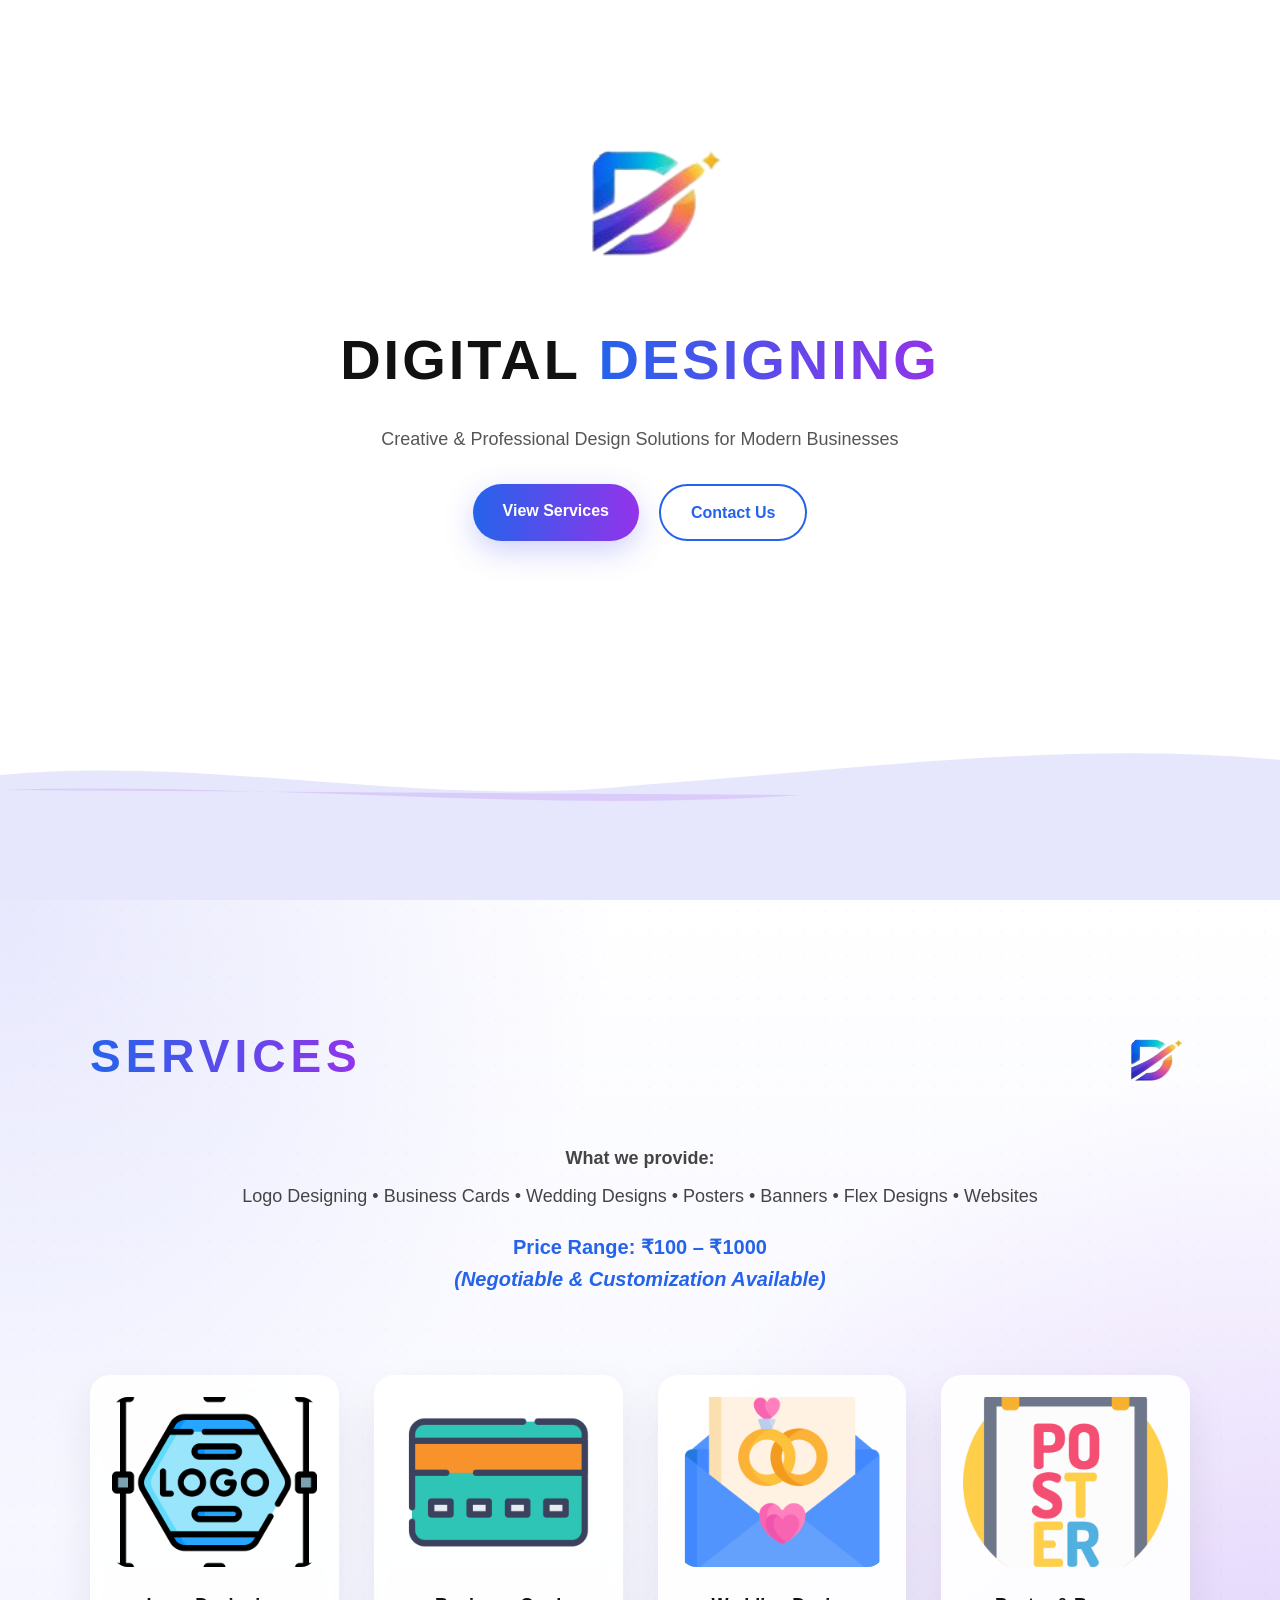
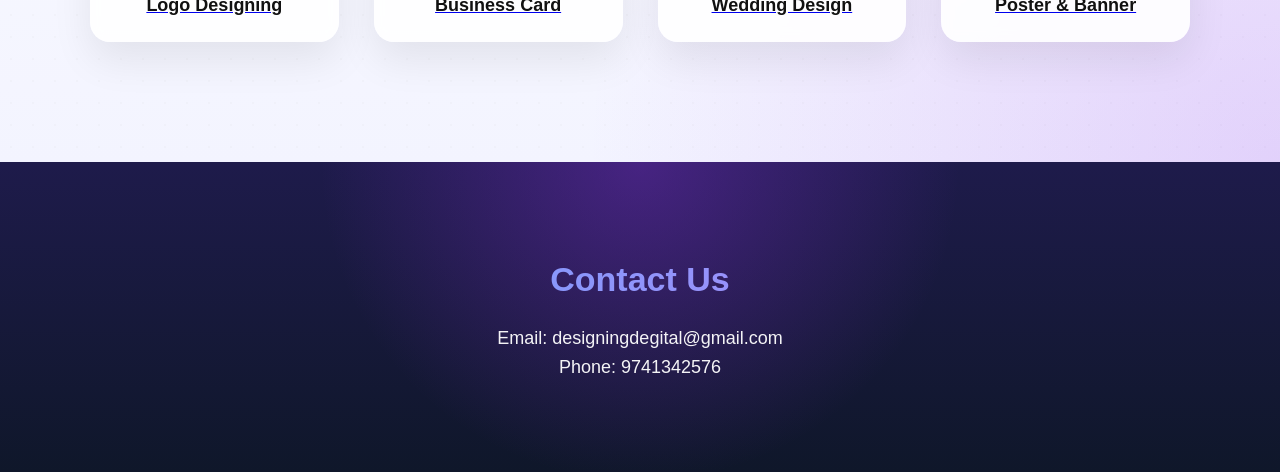
==== index.html @ a31fe052 "Update index.html" ====
<!DOCTYPE html>
<html lang="en">
<head>
  <meta charset="UTF-8" />
  <title>Digital Designing</title>
  <meta name="viewport" content="width=device-width, initial-scale=1.0" />

  <!-- CSS -->
  <link rel="stylesheet" href="./css/style.css">
</head>

<body>

<!-- ================= HERO SECTION ================= -->
<section class="hero" id="home">
  <img src="./images/logo.png" alt="Digital Designing Logo" class="hero-logo">

  <h1>
    <span class="dark">DIGITAL</span>
    <span class="gradient">DESIGNING</span>
  </h1>

  <p>
    Creative & Professional Design Solutions for Modern Businesses
  </p>

  <div class="hero-actions">
    <a href="#services" class="btn primary">View Services</a>
    <a href="#contact" class="btn secondary">Contact Us</a>
  </div>

  <!-- SVG WAVES -->
  <svg class="waves" viewBox="0 0 1440 600" preserveAspectRatio="none">
    <path id="wave1" fill="#e0e7ff" opacity="0.9"></path>
    <path id="wave2" fill="#c7d2fe" opacity="0.8"></path>
  </svg>
</section>

<!-- ================= SERVICES SECTION ================= -->
<section class="services-section" id="services">

  <div class="services-header">
    <h2>SERVICES</h2>
    <img src="./images/logo.png" alt="Logo" class="corner-logo">
  </div>
  
   <div class="services-info">
    <p><strong>What we provide:</strong></p>
    <p>
      Logo Designing • Business Cards • Wedding Designs • Posters • Banners • Flex Designs • Websites
    </p>
    <p class="price">
      <strong>Price Range:</strong> ₹100 – ₹1000 <br>
      <em>(Negotiable & Customization Available)</em>
    </p>
  </div>

  <div class="services-grid">

  <a href="logo-design.html" class="service-card">
    <img src="./images/services/logo-design.png" alt="Logo Designing">
    <h3>Logo Designing</h3>
  </a>

  <a href="business-card.html" class="service-card">
    <img src="./images/services/business-card.png" alt="Business Card">
    <h3>Business Card</h3>
  </a>

  <a href="wedding-design.html" class="service-card">
    <img src="./images/services/wedding-design.png" alt="Wedding Design">
    <h3>Wedding Design</h3>
  </a>

  <a href="poster-banner.html" class="service-card">
    <img src="./images/services/poster-banner.png" alt="Poster & Banner">
    <h3>Poster & Banner</h3>
  </a>

  </div>

</section>

<!-- ================= MODAL ================= -->
<div class="modal" id="serviceModal">
  <div class="modal-content">
    <span class="close" onclick="closeModal()">×</span>
    <h2 id="modalTitle"></h2>
    <p>
      High-quality professional design.<br><br>
      <strong>Price:</strong> ₹100 – ₹1000 (Negotiable)<br>
      <strong>Customization:</strong> Available
    </p>
  </div>
</div>

<!-- ================= CONTACT ================= -->
<section class="contact" id="contact">
  <h2>Contact Us</h2>
  <p>Email: designingdegital@gmail.com</p>
  <p>Phone: 9741342576</p>
</section>

<!-- ================= JS ================= -->
<script src="./js/waves.js"></script>
<script src="./js/script.js"></script>

</body>
</html>
---- css/style.css ----
html {
  scroll-behavior: smooth;
}
/* ================= GLOBAL ================= */
* {
  margin: 0;
  padding: 0;
  box-sizing: border-box;
  font-family: 'Inter', sans-serif;
}

body {
  background: #ffffff;
  color: #111;
  line-height: 1.6;
}

/* ================= HERO ================= */
.hero {
  min-height: 100vh;
  text-align: center;
  padding: 120px 20px 60px;
  position: relative;
  overflow: hidden;
}

.hero-logo {
  width: 200px;
  margin-bottom: 40px;
}

.hero h1 {
  font-size: 56px;
  font-weight: 800;
  letter-spacing: 3px;
}

.hero .dark {
  color: #111;
}

.hero .gradient {
  background: linear-gradient(90deg, #2563eb, #9333ea);
  -webkit-background-clip: text;
  -webkit-text-fill-color: transparent;
}

.hero p {
  max-width: 600px;
  margin: 20px auto;
  color: #555;
  font-size: 18px;
}

.hero-actions {
  margin-top: 30px;
  display: flex;
  justify-content: center;
  gap: 20px;
}

.btn {
  padding: 14px 30px;
  border-radius: 30px;
  font-weight: 600;
  border: none;
  cursor: pointer;
  text-decoration: none;
  transition: 0.3s ease;
}

.btn.primary {
  background: linear-gradient(90deg, #2563eb, #9333ea);
  color: #fff;
  box-shadow: 0 10px 30px rgba(99,102,241,0.3);
}

.btn.primary:hover {
  transform: translateY(-2px);
}

.btn.secondary {
  background: #fff;
  border: 2px solid #2563eb;
  color: #2563eb;
}

.btn.secondary:hover {
  background: #2563eb;
  color: #fff;
}

/* ================= WAVES ================= */
.waves {
  position: absolute;
  bottom: 0;
  left: 0;
  width: 100%;
  height: 300px;
}

#wave1 {
  fill: rgba(99,102,241,0.18);
}

#wave2 {
  fill: rgba(147,51,234,0.18);
}

/* ================= SERVICES SECTION ================= */
.services-section {
  padding: 120px 40px;
  position: relative;
  overflow: hidden;
  background:
    radial-gradient(circle at top left, rgba(99,102,241,0.15), transparent 40%),
    radial-gradient(circle at bottom right, rgba(147,51,234,0.18), transparent 45%),
    linear-gradient(180deg, #ffffff 0%, #f3f4ff 100%);
}

/* soft dots */
.services-section::before {
  content: "";
  position: absolute;
  inset: 0;
  background-image: radial-gradient(rgba(0,0,0,0.05) 1px, transparent 1px);
  background-size: 22px 22px;
  opacity: 0.35;
  pointer-events: none;
}

/* HEADER */
.services-header {
  display: flex;
  justify-content: space-between;
  align-items: center;
  max-width: 1100px;
  margin: 0 auto 50px;
  position: relative;
  z-index: 1;
}

.services-header h2 {
  font-size: 46px;
  font-weight: 800;
  letter-spacing: 5px;
  background: linear-gradient(90deg, #2563eb, #9333ea);
  -webkit-background-clip: text;
  -webkit-text-fill-color: transparent;
}

.corner-logo {
  width: 80px;
}

/* INFO */
.services-info {
  text-align: center;
  max-width: 900px;
  margin: 0 auto 80px;
  position: relative;
  z-index: 1;
}

.services-info p {
  font-size: 18px;
  color: #444;
  margin-top: 10px;
}

.services-info .price {
  margin-top: 20px;
  font-size: 20px;
  font-weight: 600;
  color: #2563eb;
}

/* GRID */
.services-grid {
  display: grid;
  grid-template-columns: repeat(auto-fit, minmax(230px, 1fr));
  gap: 35px;
  max-width: 1100px;
  margin: 0 auto;
  position: relative;
  z-index: 1;
}

/* CARD */
.service-card {
  background: rgba(255,255,255,0.9);
  backdrop-filter: blur(6px);
  border-radius: 20px;
  padding: 22px;
  text-align: center;
  cursor: pointer;
  box-shadow: 0 18px 40px rgba(0,0,0,0.08);
  transition: transform 0.35s ease, box-shadow 0.35s ease;
}

.service-card:hover {
  transform: translateY(-14px);
  box-shadow: 0 30px 60px rgba(99,102,241,0.28);
}

.service-card img {
  width: 100%;
  height: 170px;
  object-fit: cover;
  border-radius: 16px;
  margin-bottom: 16px;
}

.service-card h3 {
  font-size: 18px;
  font-weight: 600;
  color: #111;
}

/* ================= MODAL ================= */
.modal {
  display: none;
  position: fixed;
  inset: 0;
  background: rgba(0,0,0,0.5);
  justify-content: center;
  align-items: center;
  z-index: 999;
}

.modal-content {
  background: #fff;
  padding: 40px;
  border-radius: 18px;
  max-width: 420px;
  width: 90%;
  text-align: center;
  position: relative;
  animation: zoom 0.3s ease;
}

@keyframes zoom {
  from { transform: scale(0.85); opacity: 0; }
  to { transform: scale(1); opacity: 1; }
}

.close {
  position: absolute;
  right: 20px;
  top: 15px;
  font-size: 28px;
  cursor: pointer;
}

.modal-img {
  width: 100%;
  max-height: 260px;
  object-fit: contain;
  margin: 20px 0;
}

/* ================= CONTACT ================= */
.contact {
  padding: 90px 20px;
  text-align: center;
  color: #fff;
  background:
    radial-gradient(circle at top, rgba(147,51,234,0.35), transparent 45%),
    linear-gradient(180deg, #1e1b4b 0%, #0f172a 100%);
}

.contact h2 {
  font-size: 34px;
  margin-bottom: 18px;
  background: linear-gradient(90deg, #60a5fa, #c084fc);
  -webkit-background-clip: text;
  -webkit-text-fill-color: transparent;
}

.contact p {
  font-size: 18px;
  opacity: 0.95;
}

/* ================= RESPONSIVE ================= */
@media (max-width: 768px) {
  .hero h1 {
    font-size: 40px;
  }

  .services-header h2 {
    font-size: 34px;
  }

  .corner-logo {
    width: 65px;
  }
}
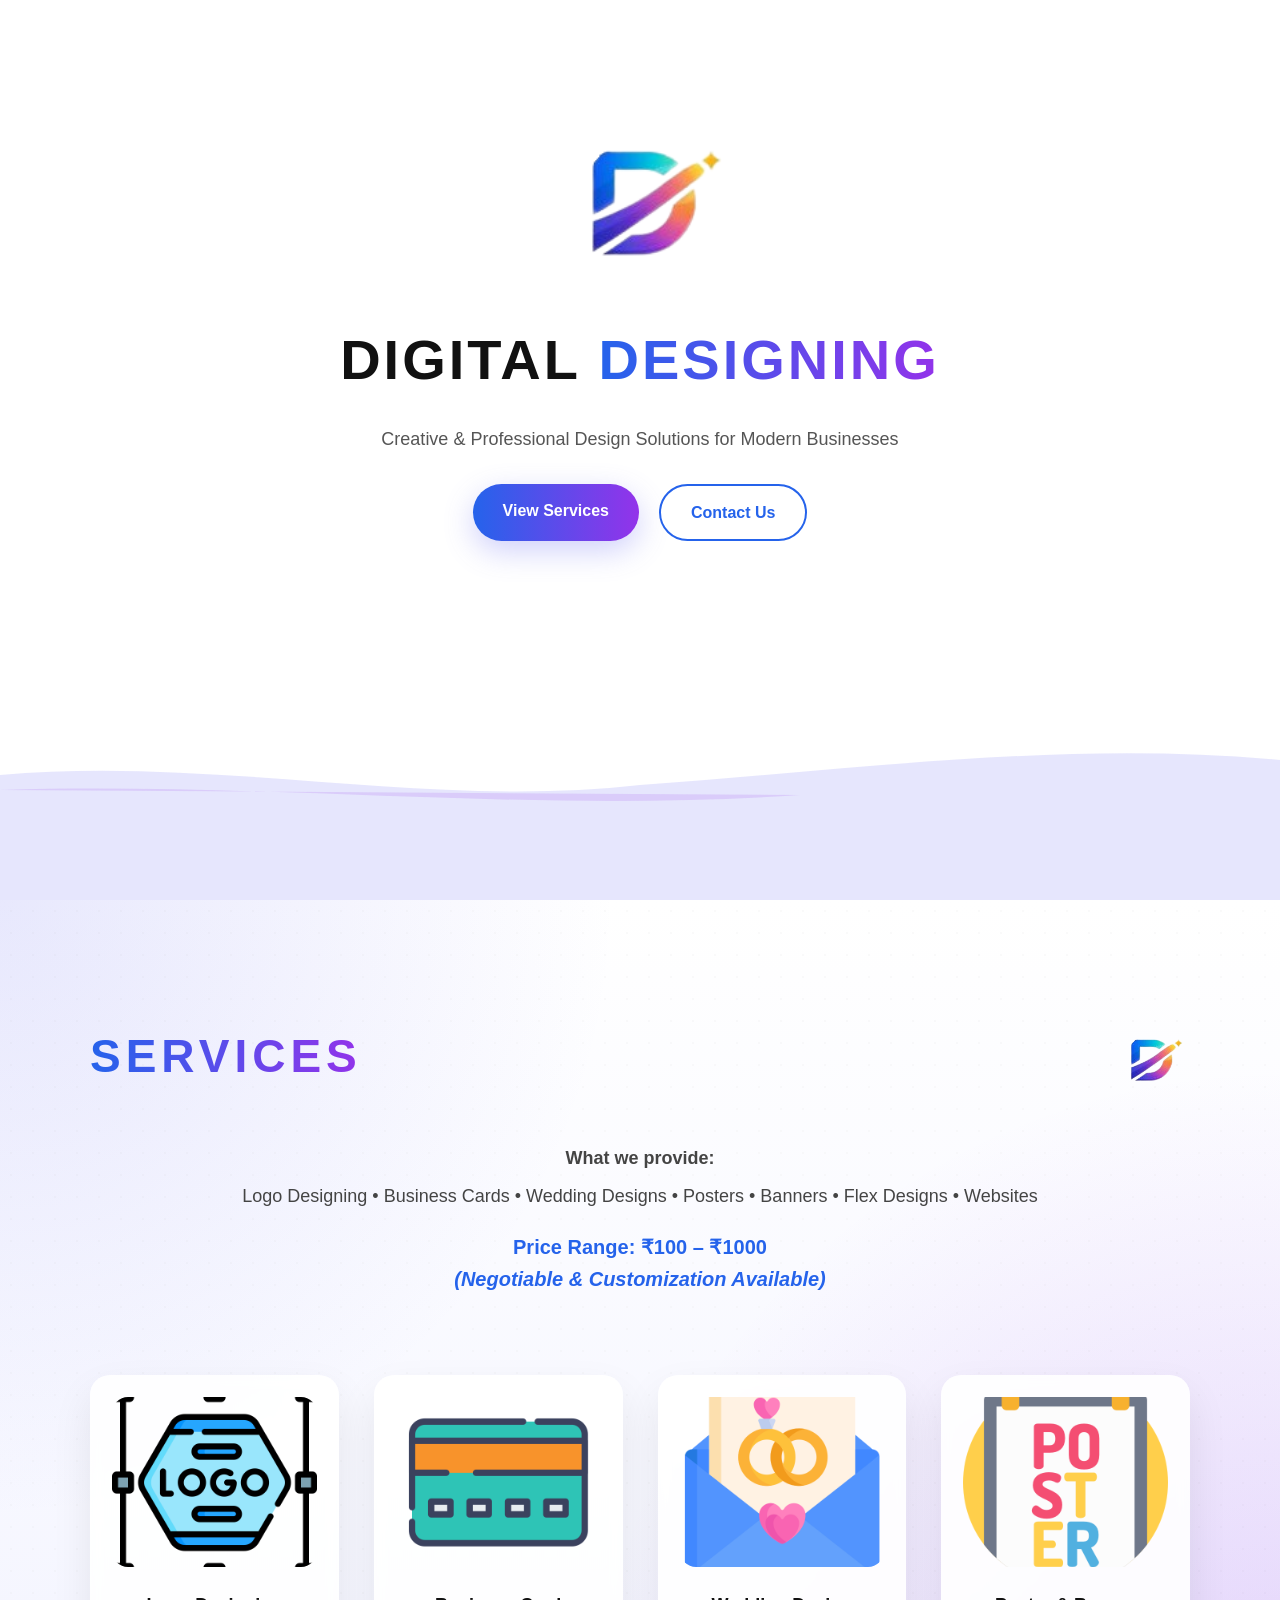
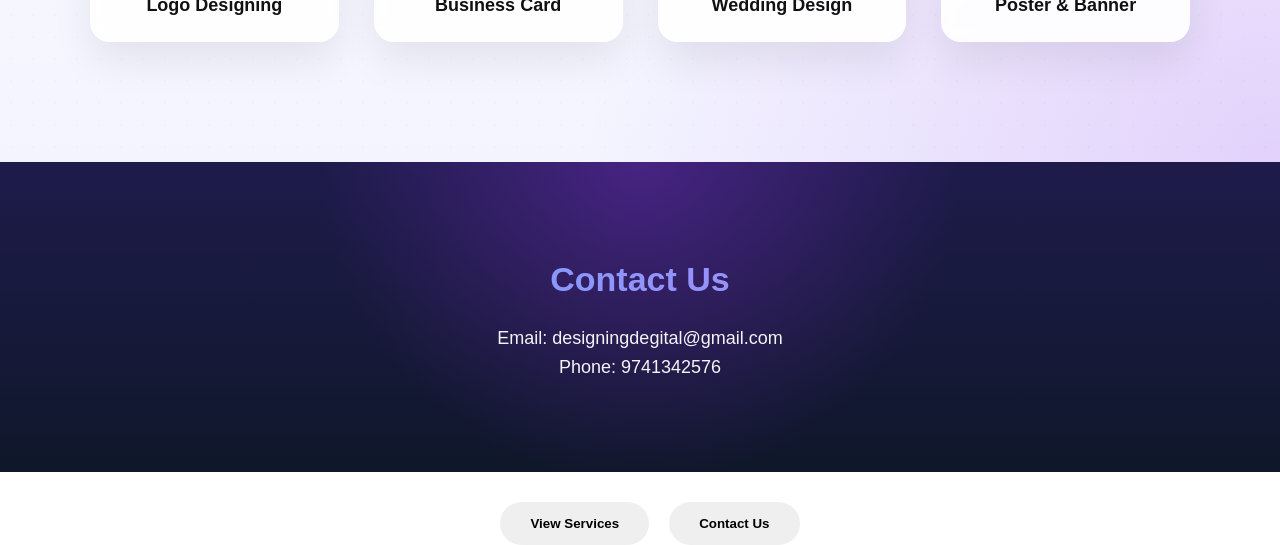
==== commit fbb115f7: "Update index.html" ====
--- a/index.html
+++ b/index.html
@@ -104,6 +104,17 @@
 <!-- ================= JS ================= -->
 <script src="./js/waves.js"></script>
 <script src="./js/script.js"></script>
+<div class="hero-actions">
+  <div class="btn-slider"></div>
+
+  <button class="btn active" onclick="moveBtn(this); scrollToSection('services')">
+    View Services
+  </button>
+
+  <button class="btn" onclick="moveBtn(this); scrollToSection('contact')">
+    Contact Us
+  </button>
+</div>
 
 </body>
 </html>
--- a/css/style.css
+++ b/css/style.css
@@ -1,3 +1,7 @@
+html, body {
+  scroll-behavior: smooth;
+  overflow-x: hidden;
+}
 html {
   scroll-behavior: smooth;
 }
@@ -216,7 +220,10 @@
   font-weight: 600;
   color: #111;
 }
-
+.service-card {
+  text-decoration: none;
+  color: inherit;
+}
 /* ================= MODAL ================= */
 .modal {
   display: none;
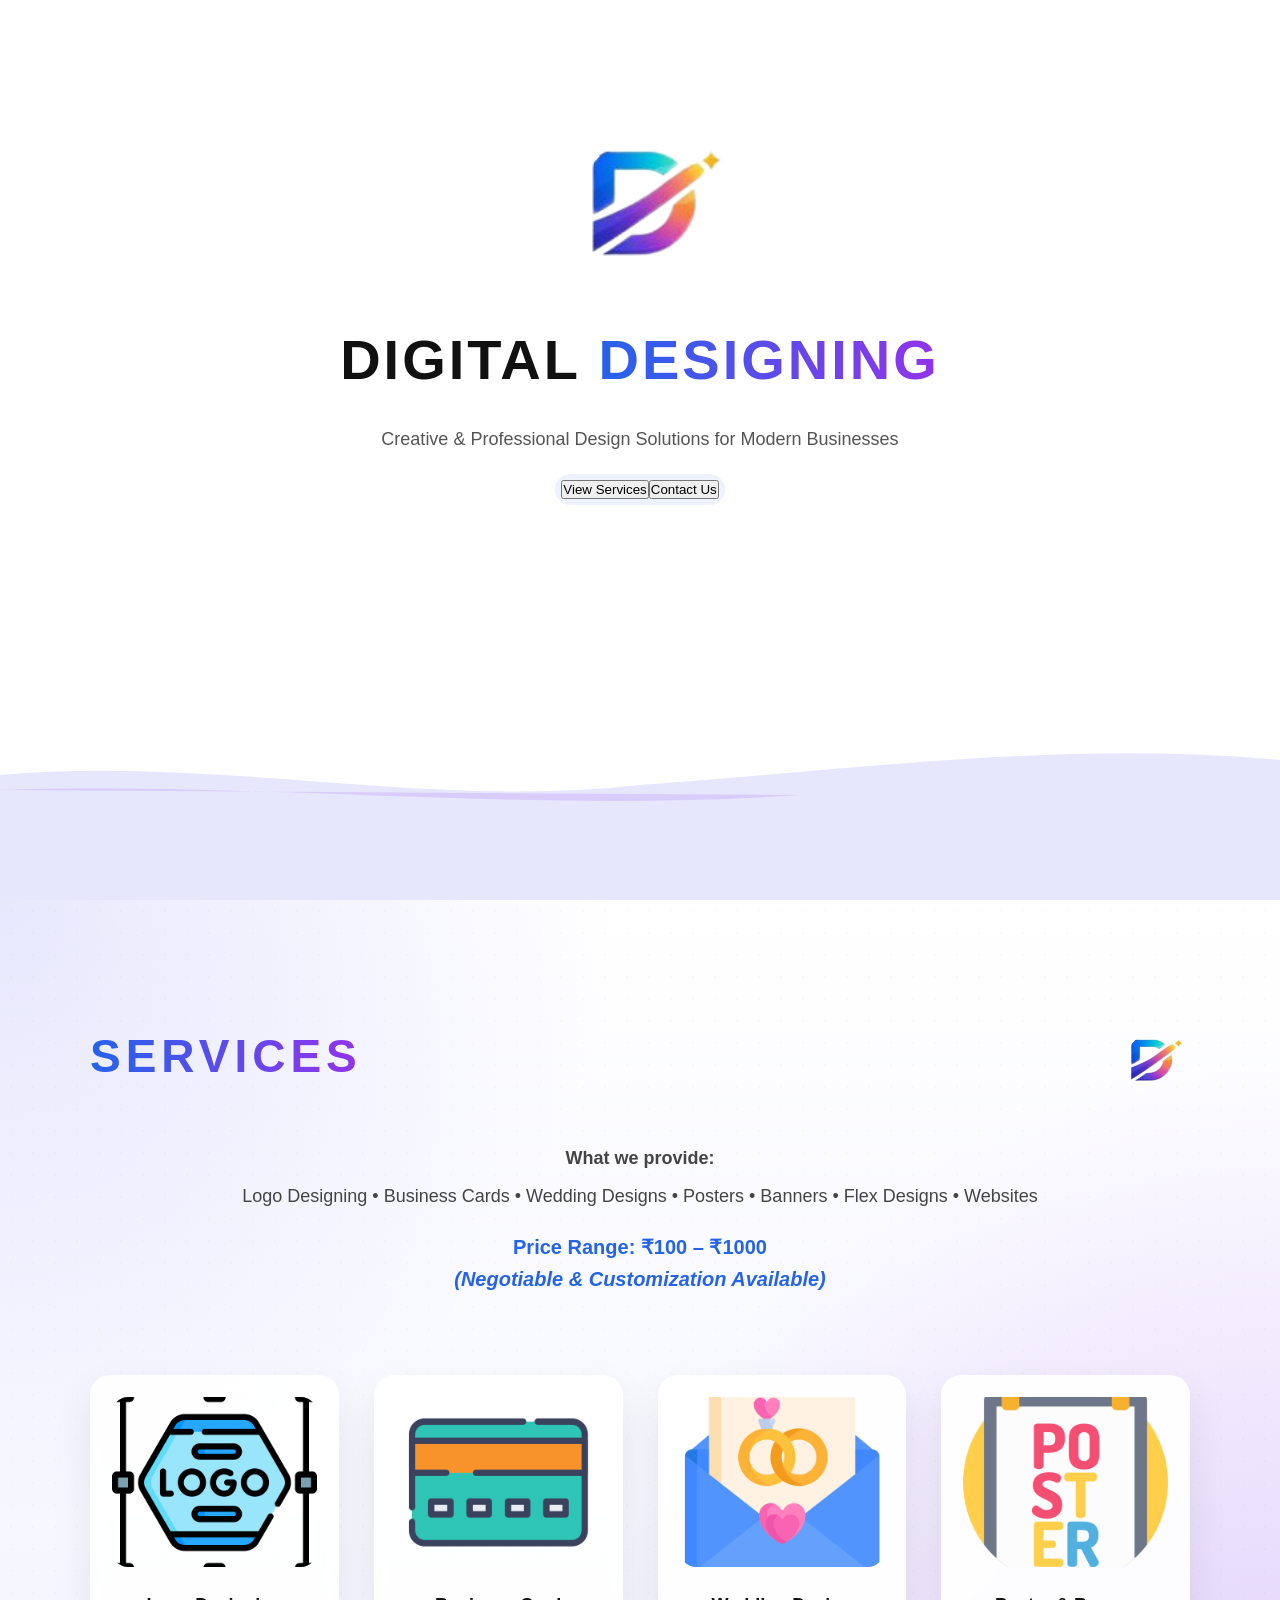
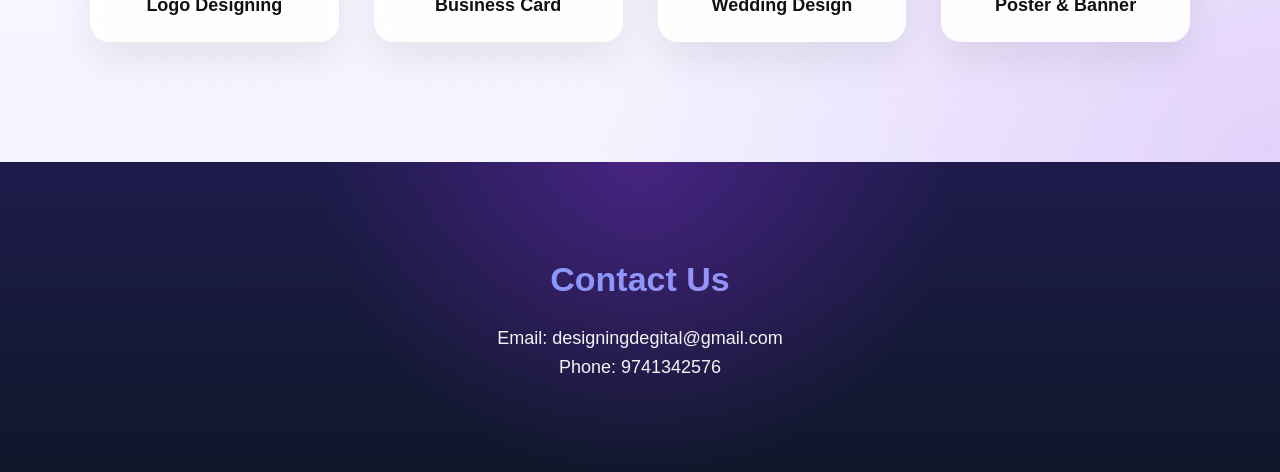
==== commit 43daba95: "Update index.html" ====
--- a/index.html
+++ b/index.html
@@ -24,10 +24,15 @@
     Creative & Professional Design Solutions for Modern Businesses
   </p>
 
-  <div class="hero-actions">
-    <a href="#services" class="btn primary">View Services</a>
-    <a href="#contact" class="btn secondary">Contact Us</a>
-  </div>
+ <div class="hero-actions">
+  <button class="hero-btn active" onclick="scrollToSection('services')">
+    View Services
+  </button>
+
+  <button class="hero-btn" onclick="scrollToSection('contact')">
+    Contact Us
+  </button>
+</div>
 
   <!-- SVG WAVES -->
   <svg class="waves" viewBox="0 0 1440 600" preserveAspectRatio="none">
@@ -104,17 +109,6 @@
 <!-- ================= JS ================= -->
 <script src="./js/waves.js"></script>
 <script src="./js/script.js"></script>
-<div class="hero-actions">
-  <div class="btn-slider"></div>
-
-  <button class="btn active" onclick="moveBtn(this); scrollToSection('services')">
-    View Services
-  </button>
-
-  <button class="btn" onclick="moveBtn(this); scrollToSection('contact')">
-    Contact Us
-  </button>
-</div>
 
 </body>
 </html>
--- a/css/style.css
+++ b/css/style.css
@@ -56,14 +56,21 @@
   font-size: 18px;
 }
 
-.hero-actions {
+/* .hero-actions {
   margin-top: 30px;
   display: flex;
   justify-content: center;
   gap: 20px;
-}
-
-.btn {
+} */
+.hero-actions {
+  position: relative;
+  display: inline-flex;
+  background: #eef2ff;
+  padding: 6px;
+  border-radius: 50px;
+}
+
+/* .btn {
   padding: 14px 30px;
   border-radius: 30px;
   font-weight: 600;
@@ -71,6 +78,27 @@
   cursor: pointer;
   text-decoration: none;
   transition: 0.3s ease;
+} */
+.btn {
+  position: relative;
+  padding: 14px 34px;
+  border: none;
+  background: transparent;
+  font-weight: 600;
+  cursor: pointer;
+  z-index: 2;
+  color: #2563eb;
+}
+.btn-slider {
+  position: absolute;
+  top: 6px;
+  left: 6px;
+  height: calc(100% - 12px);
+  width: 50%;
+  background: linear-gradient(90deg, #2563eb, #9333ea);
+  border-radius: 40px;
+  transition: all 0.35s ease;
+  z-index: 1;
 }
 
 .btn.primary {
@@ -92,6 +120,13 @@
 .btn.secondary:hover {
   background: #2563eb;
   color: #fff;
+}
+.btn.active {
+  color: #fff;
+}
+
+.btn:active {
+  transform: scale(0.96);
 }
 
 /* ================= WAVES ================= */
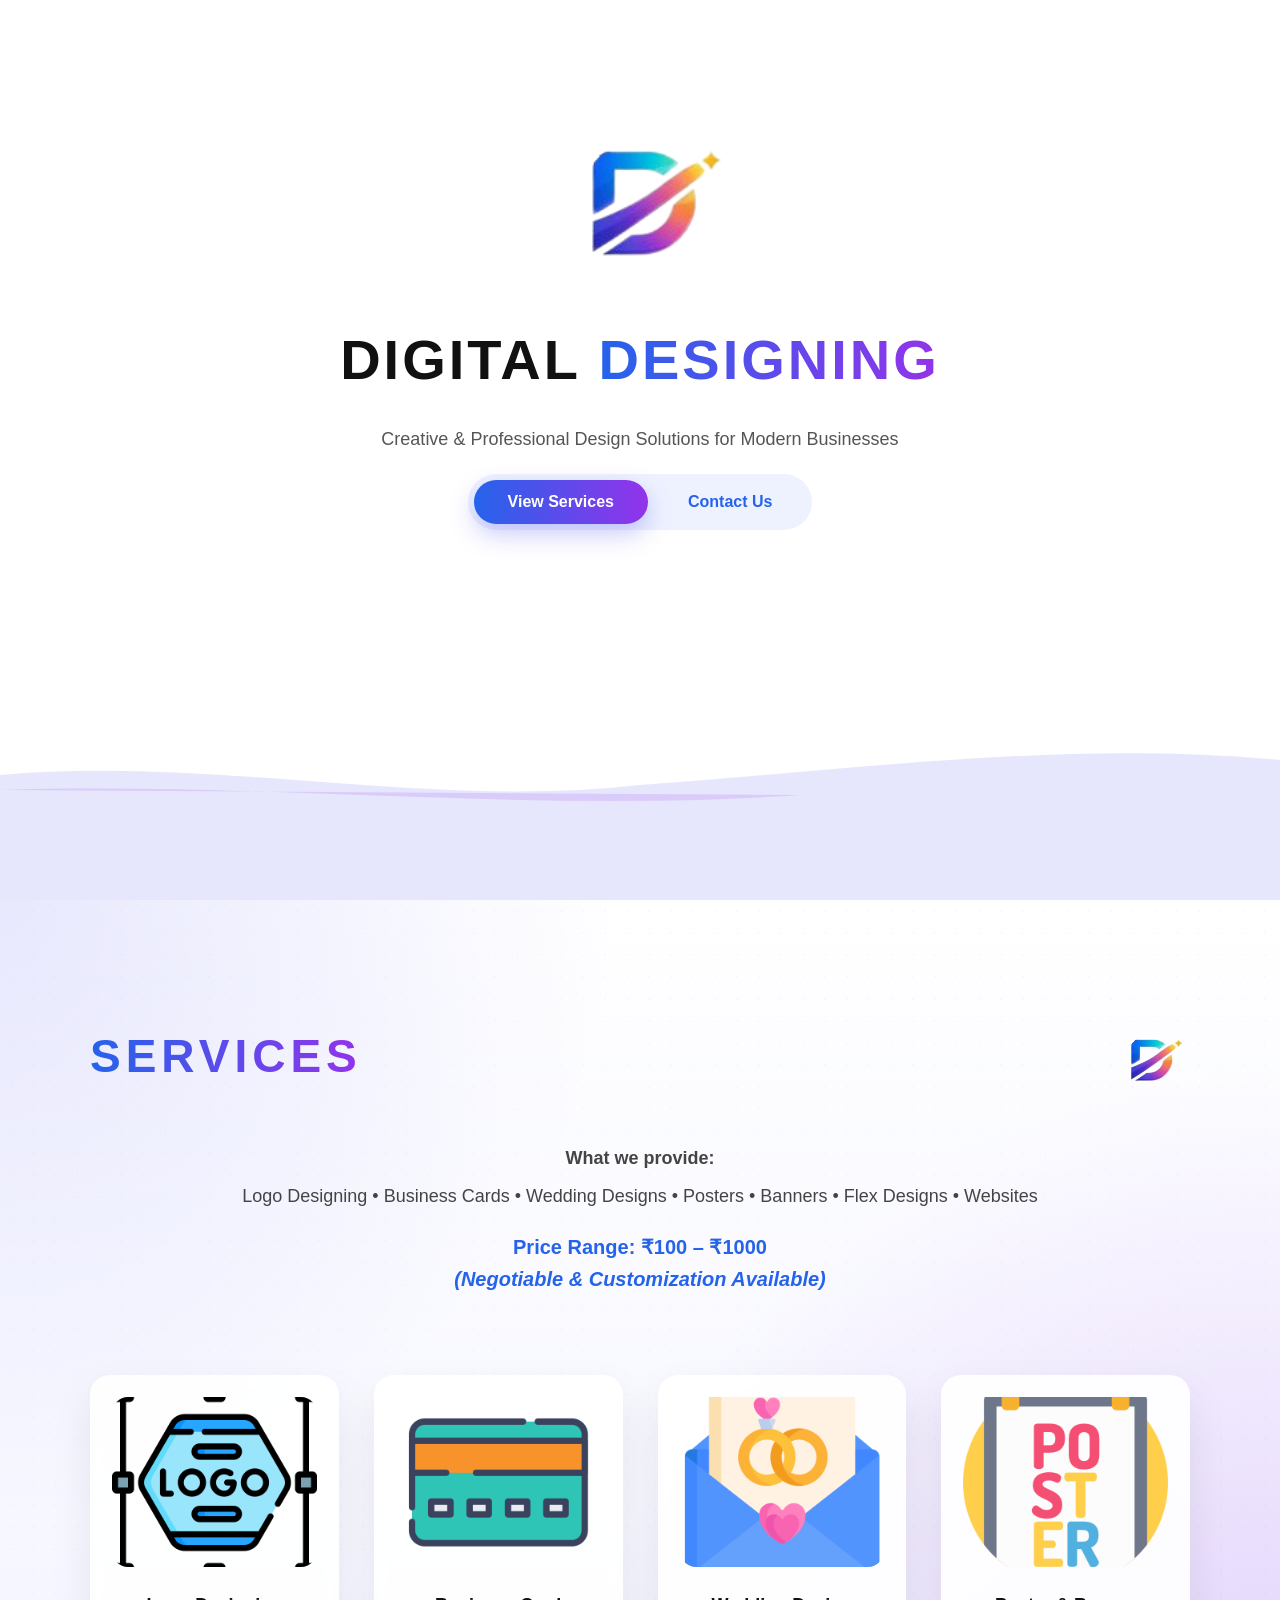
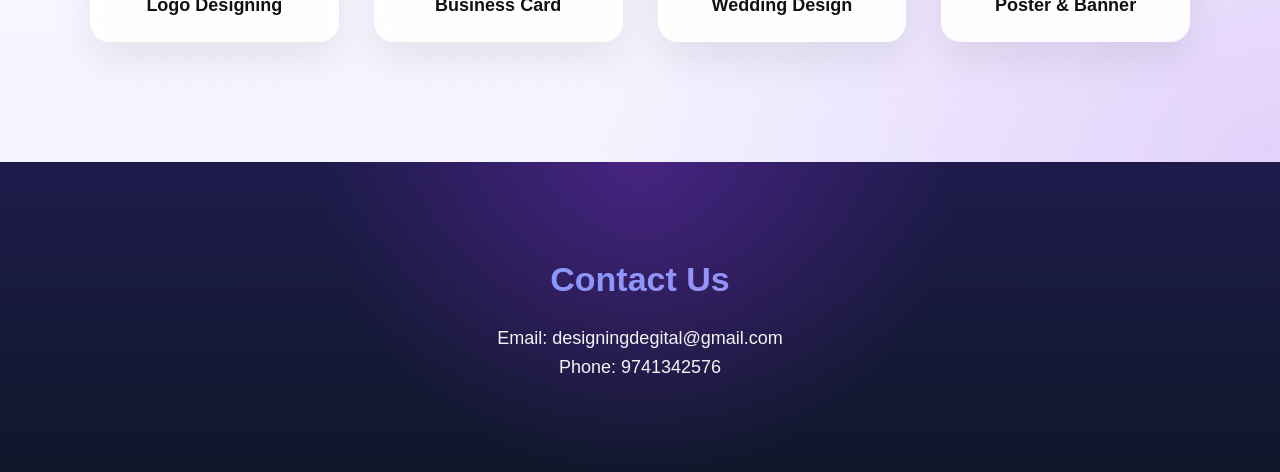
==== commit c2223e42: "Update index.html" ====
--- a/index.html
+++ b/index.html
@@ -25,15 +25,9 @@
   </p>
 
  <div class="hero-actions">
-  <button class="hero-btn active" onclick="scrollToSection('services')">
-    View Services
-  </button>
-
-  <button class="hero-btn" onclick="scrollToSection('contact')">
-    Contact Us
-  </button>
+  <a href="#services" class="btn">View Services</a>
+  <a href="#contact" class="btn">Contact Us</a>
 </div>
-
   <!-- SVG WAVES -->
   <svg class="waves" viewBox="0 0 1440 600" preserveAspectRatio="none">
     <path id="wave1" fill="#e0e7ff" opacity="0.9"></path>
--- a/css/style.css
+++ b/css/style.css
@@ -79,7 +79,7 @@
   text-decoration: none;
   transition: 0.3s ease;
 } */
-.btn {
+/* .btn {
   position: relative;
   padding: 14px 34px;
   border: none;
@@ -88,8 +88,8 @@
   cursor: pointer;
   z-index: 2;
   color: #2563eb;
-}
-.btn-slider {
+} */
+/* .btn-slider {
   position: absolute;
   top: 6px;
   left: 6px;
@@ -99,9 +99,9 @@
   border-radius: 40px;
   transition: all 0.35s ease;
   z-index: 1;
-}
-
-.btn.primary {
+} */
+
+/* .btn.primary {
   background: linear-gradient(90deg, #2563eb, #9333ea);
   color: #fff;
   box-shadow: 0 10px 30px rgba(99,102,241,0.3);
@@ -109,9 +109,9 @@
 
 .btn.primary:hover {
   transform: translateY(-2px);
-}
-
-.btn.secondary {
+} */
+
+/* .btn.secondary {
   background: #fff;
   border: 2px solid #2563eb;
   color: #2563eb;
@@ -120,13 +120,57 @@
 .btn.secondary:hover {
   background: #2563eb;
   color: #fff;
-}
-.btn.active {
-  color: #fff;
-}
-
-.btn:active {
+} */
+/* .btn.active {
+  color: #fff;
+} */
+
+/* .btn:active {
   transform: scale(0.96);
+} */
+.hero-actions {
+  display: inline-flex;
+  background: #eef2ff;
+  padding: 6px;
+  border-radius: 50px;
+  gap: 6px;
+}
+
+/* button base */
+.hero-actions .btn {
+  padding: 14px 34px;
+  border-radius: 40px;
+  border: none;
+  background: transparent;
+  font-weight: 600;
+  cursor: pointer;
+  color: #2563eb;
+  transition: all 0.3s ease;
+}
+/* FIX anchor button appearance */
+.hero-actions .btn {
+  display: inline-flex;
+  align-items: center;
+  justify-content: center;
+  text-decoration: none;   /* remove underline */
+  line-height: 1;          /* fix text height */
+}
+
+/* hover */
+.hero-actions .btn:hover {
+  background: rgba(37, 99, 235, 0.1);
+}
+
+/* active (clicked) */
+.hero-actions .btn:active {
+  transform: scale(0.96);
+}
+
+/* primary look (first button default) */
+.hero-actions .btn:first-child {
+  background: linear-gradient(90deg, #2563eb, #9333ea);
+  color: #fff;
+  box-shadow: 0 10px 25px rgba(99,102,241,0.35);
 }
 
 /* ================= WAVES ================= */
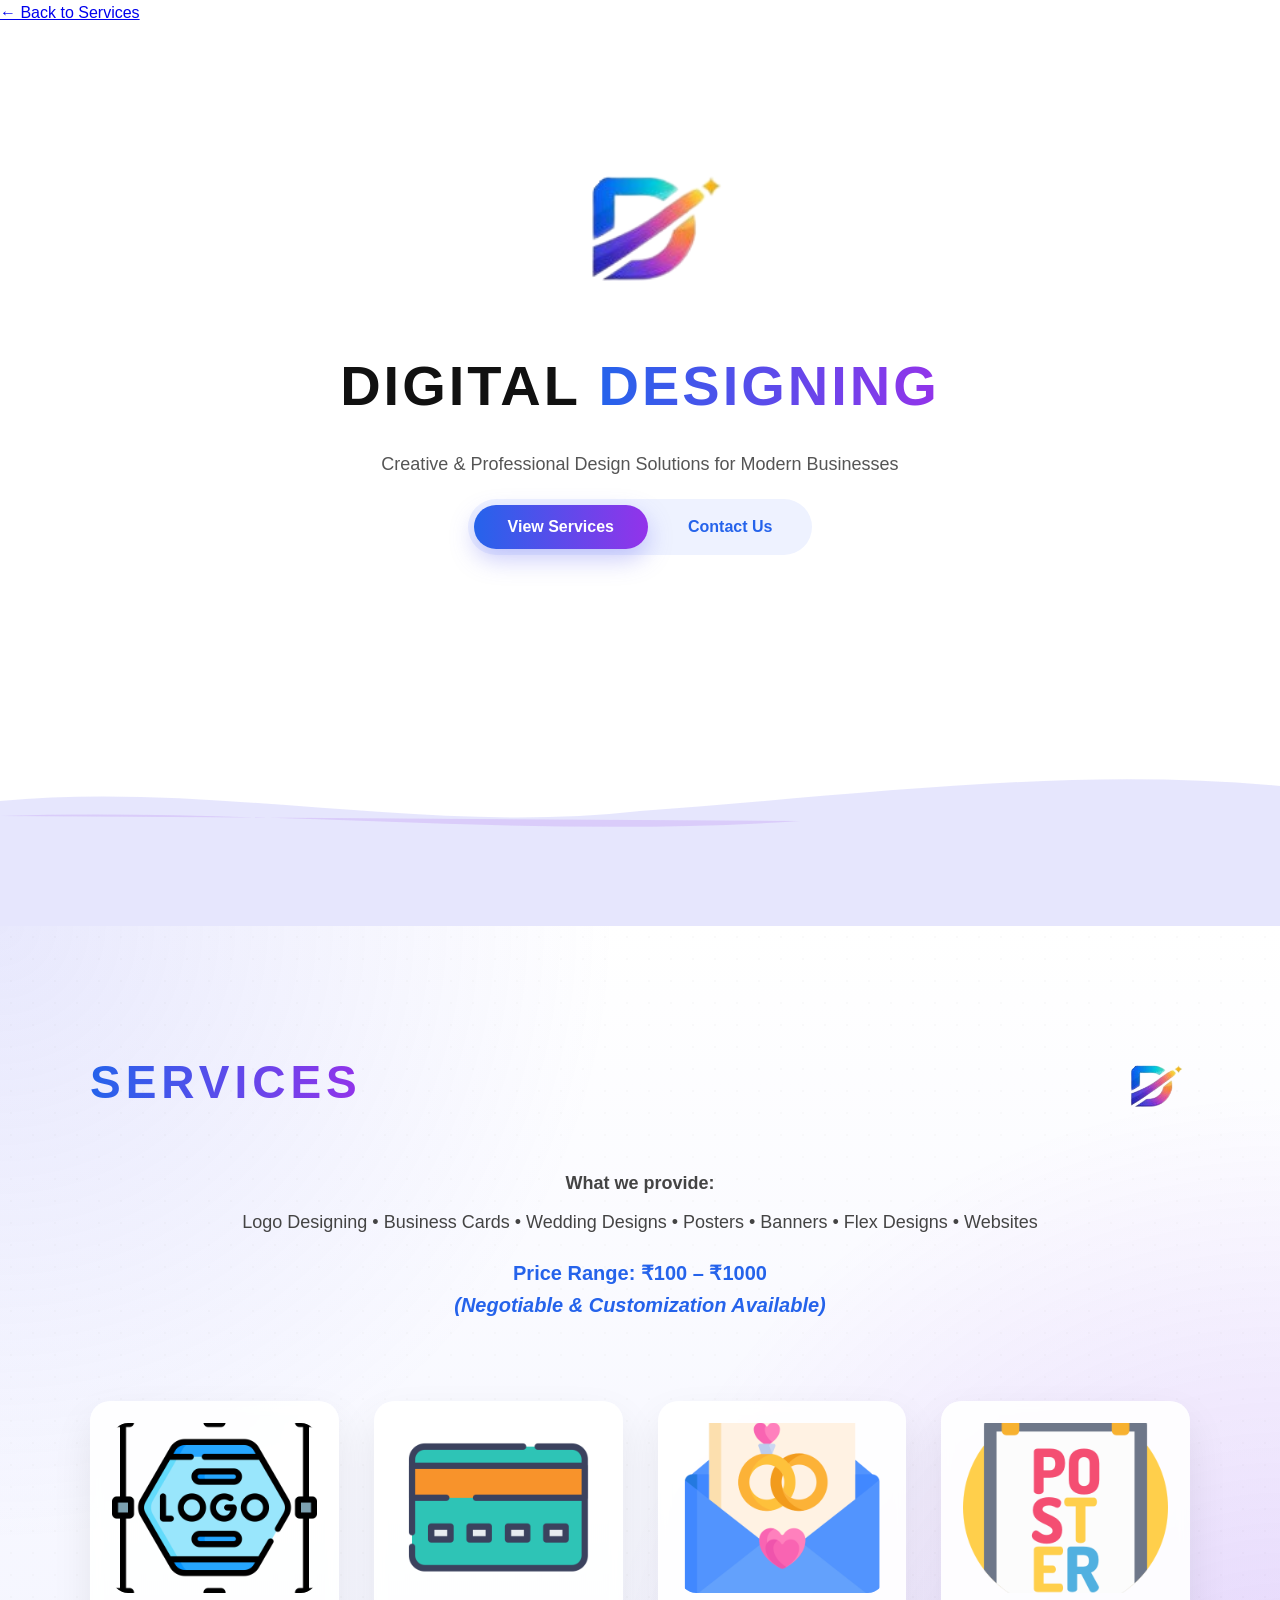
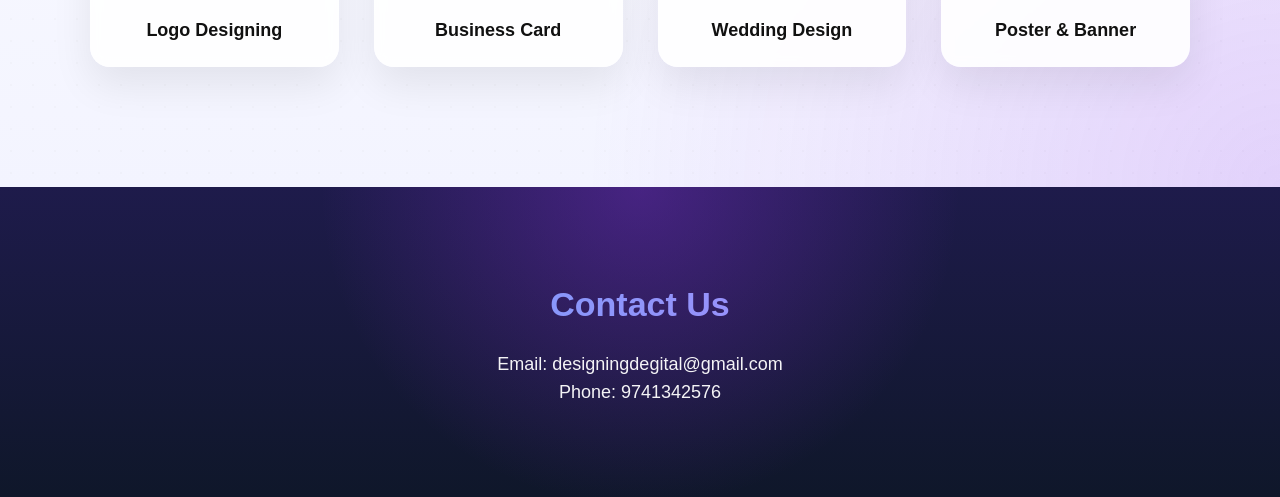
==== commit ac3e368d: "Update index.html" ====
--- a/index.html
+++ b/index.html
@@ -10,7 +10,9 @@
 </head>
 
 <body>
-
+<div class="back-btn-wrapper">
+  <a href="index.html#services" class="back-btn">← Back to Services</a>
+</div>
 <!-- ================= HERO SECTION ================= -->
 <section class="hero" id="home">
   <img src="./images/logo.png" alt="Digital Designing Logo" class="hero-logo">
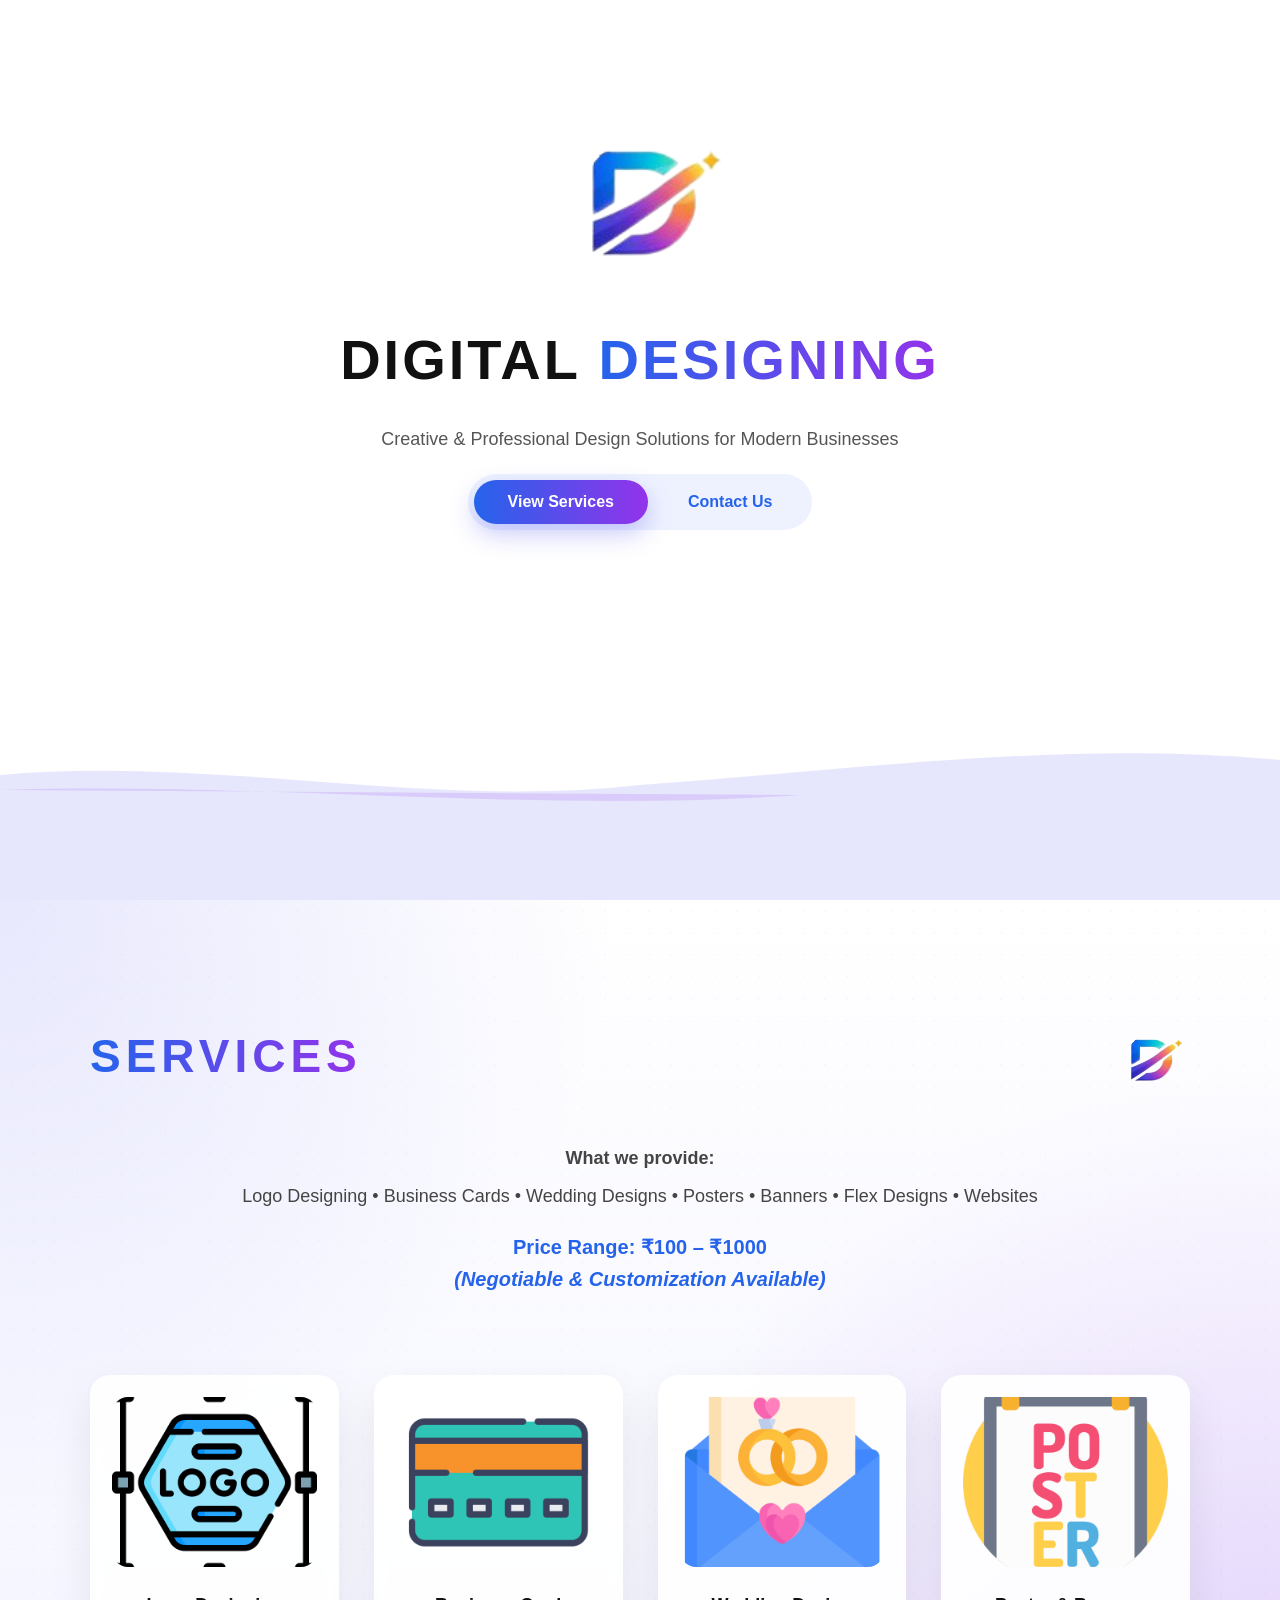
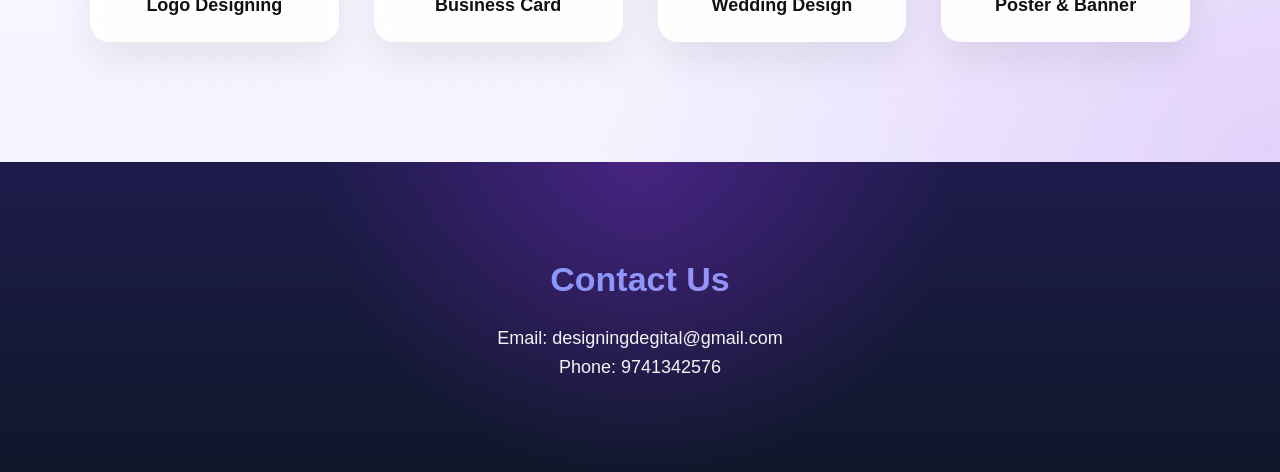
==== commit 534401f5: "Update index.html" ====
--- a/index.html
+++ b/index.html
@@ -10,9 +10,7 @@
 </head>
 
 <body>
-<div class="back-btn-wrapper">
-  <a href="index.html#services" class="back-btn">← Back to Services</a>
-</div>
+
 <!-- ================= HERO SECTION ================= -->
 <section class="hero" id="home">
   <img src="./images/logo.png" alt="Digital Designing Logo" class="hero-logo">
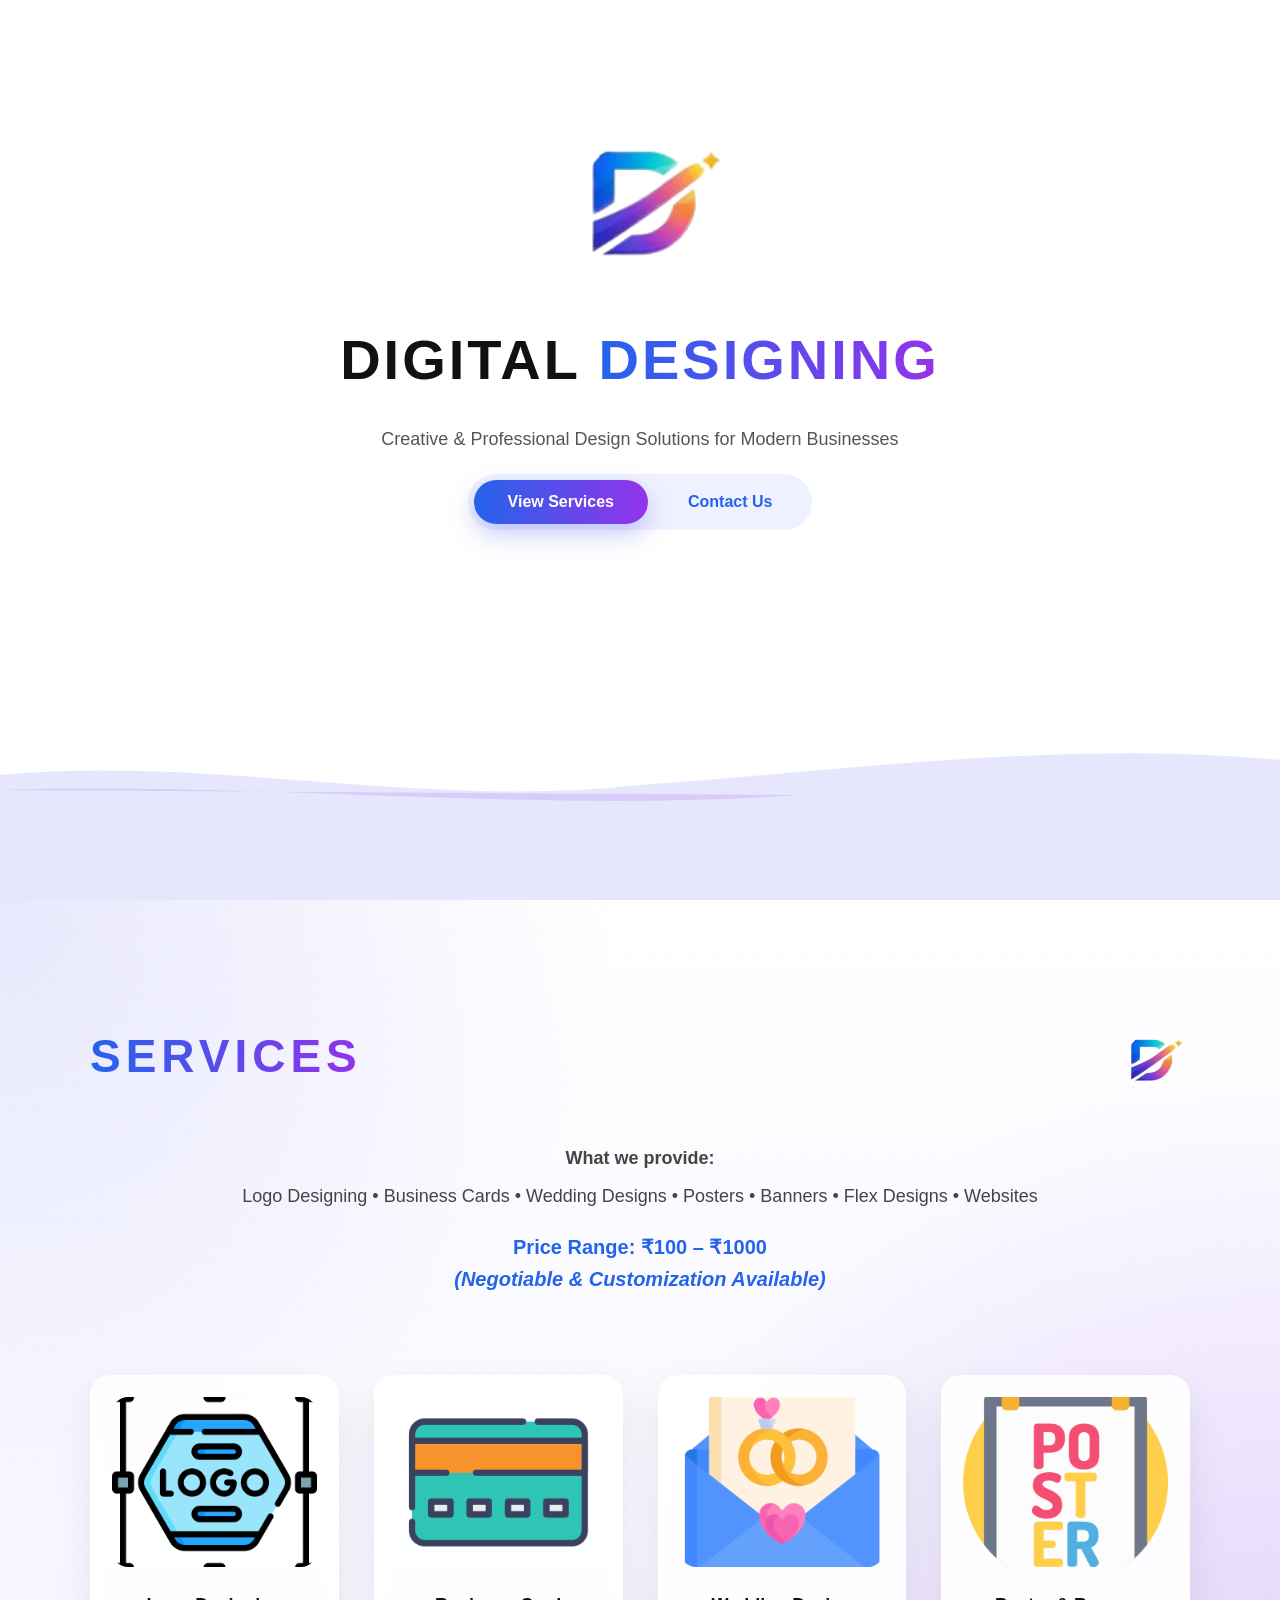
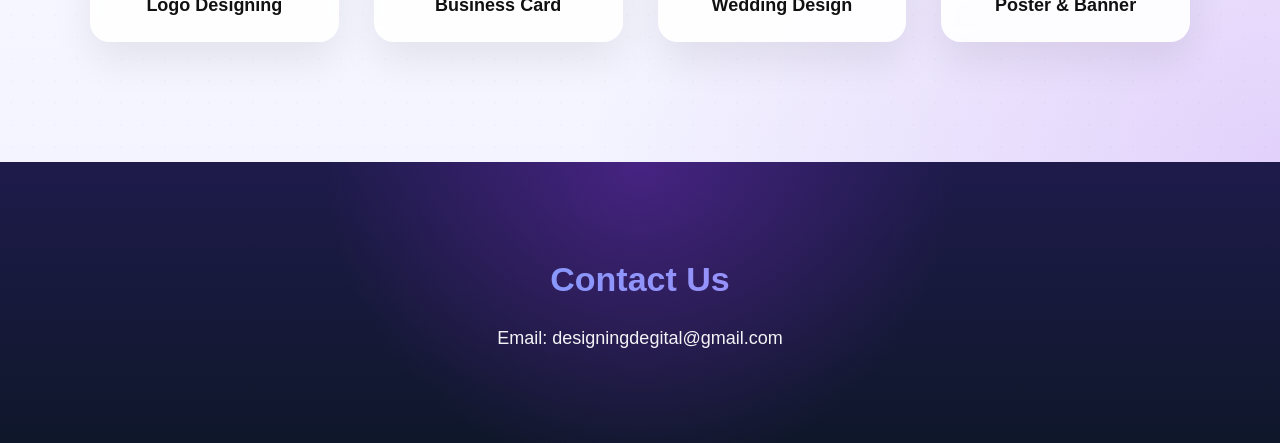
==== commit cd81a176: "Update index.html" ====
--- a/index.html
+++ b/index.html
@@ -97,7 +97,6 @@
 <section class="contact" id="contact">
   <h2>Contact Us</h2>
   <p>Email: designingdegital@gmail.com</p>
-  <p>Phone: 9741342576</p>
 </section>
 
 <!-- ================= JS ================= -->
--- a/css/style.css
+++ b/css/style.css
@@ -381,4 +381,97 @@
   .corner-logo {
     width: 65px;
   }
-}
+  /* ================= SERVICE PAGE PRICE ================= */
+
+.service-price {
+  margin: 30px auto 50px;
+  text-align: center;
+  font-size: 20px;
+  font-weight: 600;
+  color: #2563eb;
+}
+
+.service-price em {
+  display: block;
+  margin-top: 8px;
+  font-size: 16px;
+  font-weight: 500;
+  color: #4f46e5;
+}
+  /* ================= BACK BUTTON ================= */
+/* .back-fixed {
+  position: fixed;
+  top: 30px;
+  left: 30px;
+  z-index: 999;
+}
+
+.styled-wrapper .button {
+  display: block;
+  position: relative;
+  width: 72px;
+  height: 72px;
+  background: transparent;
+  border: none;
+  cursor: pointer;
+}
+
+/* outer ring */
+/* .styled-wrapper .button::before {
+  content: "";
+  position: absolute;
+  inset: 6px;
+  border-radius: 50%;
+  border: 3px solid #2563eb;
+  transition: 0.4s ease;
+}
+
+/* ================= BACK BUTTON (SUB PAGES) ================= */
+ .back-btn {
+  position: fixed;
+  top: 16px;
+  left: 16px;
+  width: 40px;
+  height: 40px;
+  border-radius: 50%;
+  background: linear-gradient(135deg, #2563eb, #9333ea);
+  display: flex;
+  align-items: center;
+  justify-content: center;
+  box-shadow: 0 8px 20px rgba(99,102,241,0.35);
+  z-index: 1000;
+  text-decoration: none;
+  transition: transform 0.25s ease, box-shadow 0.25s ease;
+}
+
+.back-btn:hover {
+  transform: translateY(-2px);
+  box-shadow: 0 12px 28px rgba(99,102,241,0.45);
+}
+
+.back-icon {
+  width: 18px;
+  height: 18px;
+  stroke: #fff;
+  stroke-width: 2.5;
+  fill: none;
+}
+
+@media (max-width: 768px) {
+  .back-btn {
+    width: 48px;
+    height: 48px;
+    top: 16px;
+    left: 16px;
+  }
+
+  .back-icon {
+    width: 22px;
+    height: 22px;
+  }
+}
+  #services,
+#contact {
+  scroll-margin-top: 80px;
+}
+}
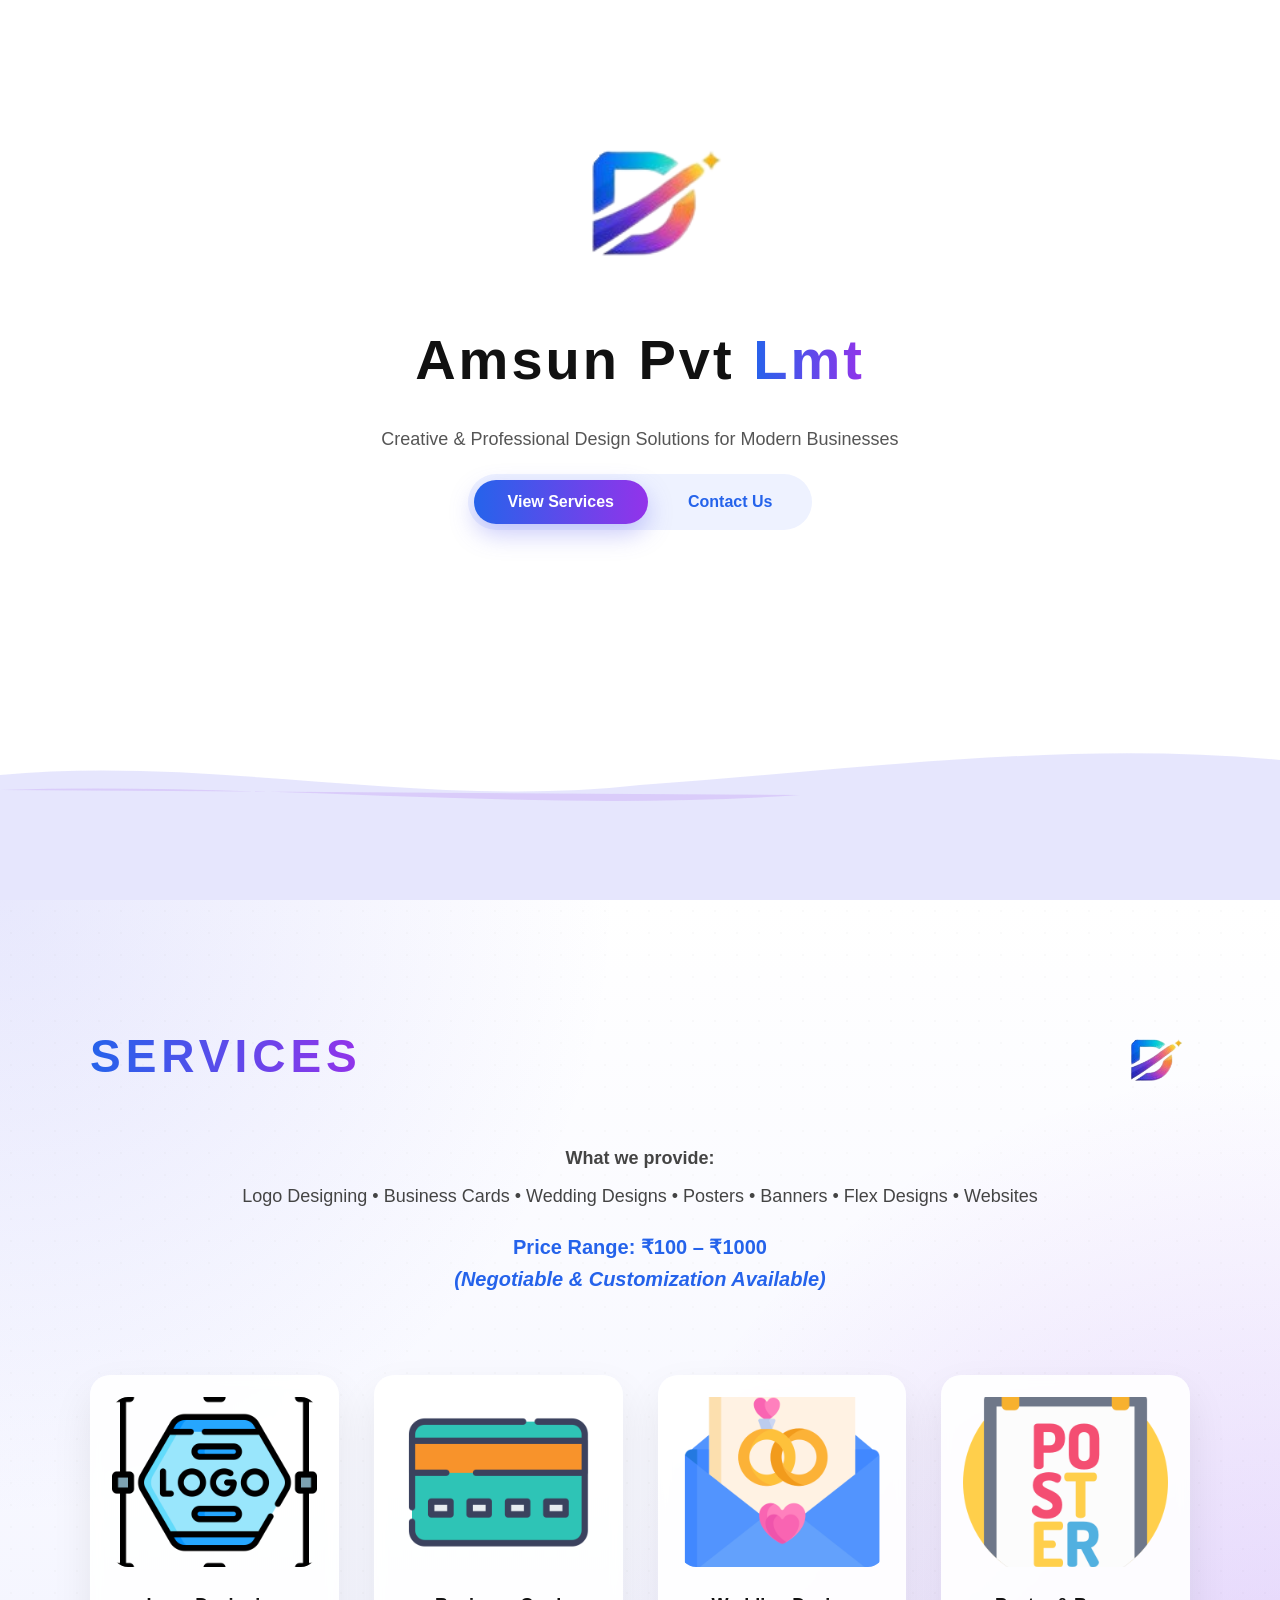
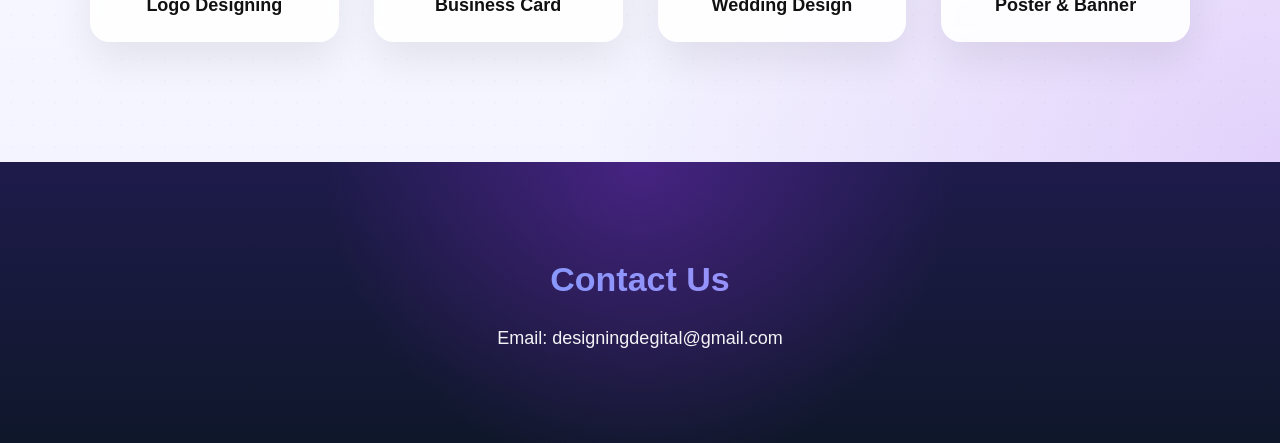
==== commit e98953e0: "Update index.html" ====
--- a/index.html
+++ b/index.html
@@ -2,7 +2,7 @@
 <html lang="en">
 <head>
   <meta charset="UTF-8" />
-  <title>Digital Designing</title>
+  <title>Amsun Pvt Lmt</title>
   <meta name="viewport" content="width=device-width, initial-scale=1.0" />
 
   <!-- CSS -->
@@ -16,8 +16,8 @@
   <img src="./images/logo.png" alt="Digital Designing Logo" class="hero-logo">
 
   <h1>
-    <span class="dark">DIGITAL</span>
-    <span class="gradient">DESIGNING</span>
+    <span class="dark">Amsun Pvt</span>
+    <span class="gradient">Lmt</span>
   </h1>
 
   <p>
